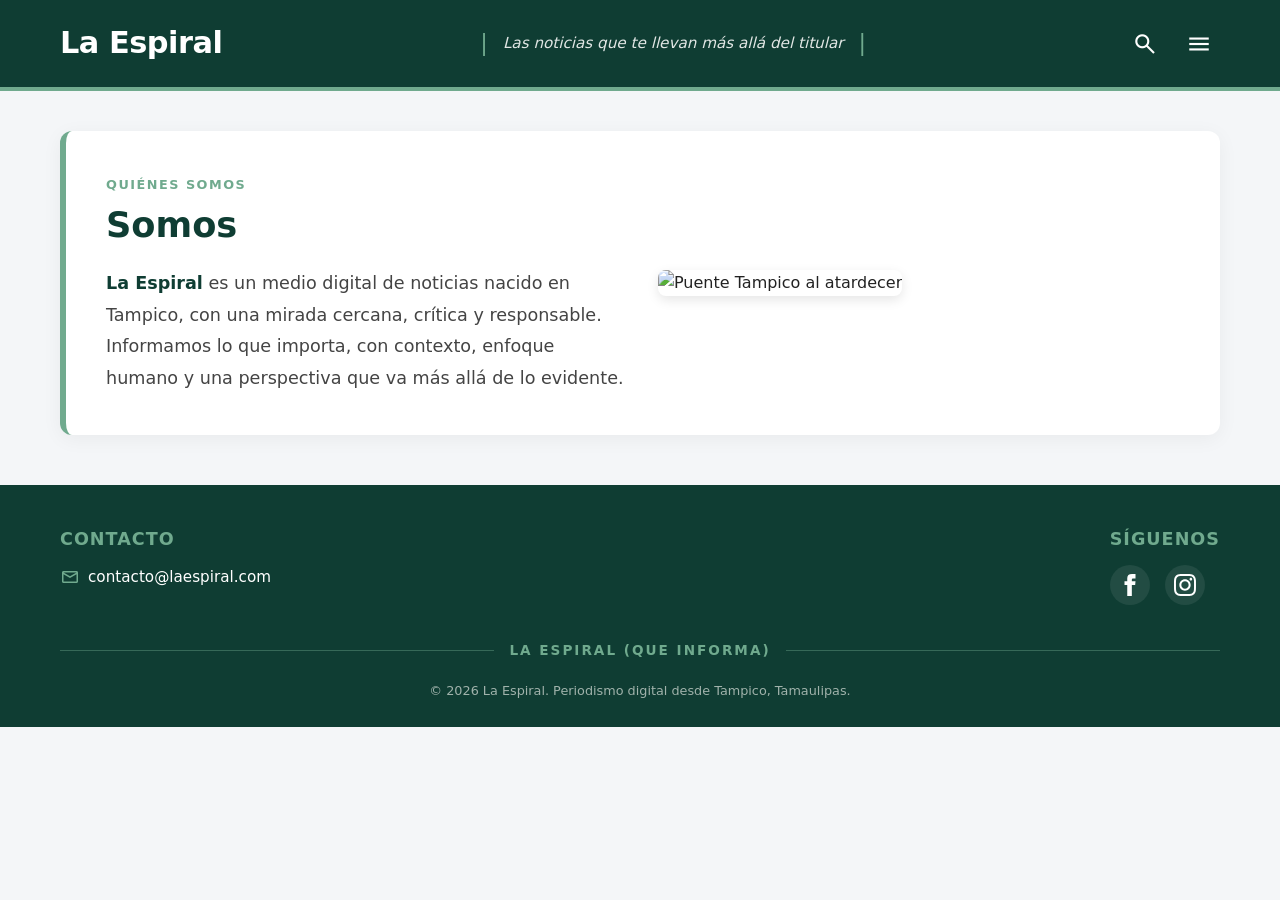
==== index.html @ bc564e80 "Include Google Fonts and clean up HTML Added Google Fonts Montserrat and updated HTML structure." ====
<!DOCTYPE html>
<html lang="es">
<head>
    <meta charset="UTF-8">
    <meta name="viewport" content="width=device-width, initial-scale=1.0">
    <title>La Espiral - Medio Digital de Noticias</title>
    
    <!-- Fuentes de Google: Montserrat -->
    <link rel="preconnect" href="https://fonts.googleapis.com">
    <link rel="preconnect" href="https://fonts.gstatic.com" crossorigin>
    <link href="https://fonts.googleapis.com/css2?family=Montserrat:wght@400;700;800&display=swap" rel="stylesheet">
    
    <!-- Iconos de Google Material Symbols -->
    <link rel="stylesheet" href="https://fonts.googleapis.com/css2?family=Material+Symbols+Outlined:opsz,wght,FILL,GRAD@24,400,0,0" />
    <link rel="stylesheet" href="styles.css">
</head>
<body>

    <!-- Encabezado Principal -->
    <header class="header-principal">
        <div class="contenedor header-contenido">
            
            <!-- Logo -->
            <div class="logo">
                <a href="#">La Espiral</a>
            </div>

            <!-- Slogan Central -->
            <div class="slogan-container">
                <span class="separador">|</span>
                <p class="slogan">Las noticias que te llevan más allá del titular</p>
                <span class="separador">|</span>
            </div>

            <!-- Iconos de Búsqueda y Menú -->
            <div class="header-acciones">
                <button class="btn-icono" aria-label="Buscar">
                    <span class="material-symbols-outlined">search</span>
                </button>
                <button class="btn-icono" aria-label="Menú">
                    <span class="material-symbols-outlined">menu</span>
                </button>
            </div>

        </div>
    </header>

    <!-- Contenido Principal -->
    <main class="contenedor principal">

        <!-- Sección "Somos" -->
        <section class="seccion-somos">
            <div class="somos-texto">
                <span class="subtitulo-seccion">QUIÉNES SOMOS</span>
                <h2>Somos</h2>
                <p>
                    <strong>La Espiral</strong> es un medio digital de noticias nacido en Tampico, con una mirada cercana, crítica y responsable. Informamos lo que importa, con contexto, enfoque humano y una perspectiva que va más allá de lo evidente.
                </p>
            </div>
            <div class="somos-imagen">
                <img src="https://images.unsplash.com/photo-1545558014-8692077e9b5c?auto=format&fit=crop&w=900&q=80" alt="Puente Tampico al atardecer">
            </div>
        </section>

    </main>

    <!-- Pie de Página -->
    <footer class="pie-pagina">
        <div class="contenedor">
            
            <!-- Bloque de Contacto y Redes -->
            <div class="footer-contenido">
                
                <div class="footer-contacto">
                    <h3>Contacto</h3>
                    <p>
                        <span class="material-symbols-outlined icono-contacto">mail</span>
                        <a href="mailto:contacto@laespiral.com">contacto@laespiral.com</a>
                    </p>
                </div>

                <div class="footer-redes">
                    <h3>Síguenos</h3>
                    <div class="redes-iconos">
                        <!-- Facebook -->
                        <a href="#" aria-label="Facebook" class="red-social">
                            <svg xmlns="http://www.w3.org/2000/svg" width="22" height="22" viewBox="0 0 24 24" fill="currentColor">
                                <path d="M9 8H6v4h3v12h5V12h3.642L18 8h-4V6.333C14 5.374 14.5 5 15.5 5H18V0h-3.808C10.592 0 9 1.583 9 4.615V8z"/>
                            </svg>
                        </a>
                        <!-- Instagram -->
                        <a href="#" aria-label="Instagram" class="red-social">
                            <svg xmlns="http://www.w3.org/2000/svg" width="22" height="22" viewBox="0 0 24 24" fill="currentColor">
                                <path d="M12 2.163c3.204 0 3.584.012 4.85.07 3.252.148 4.771 1.691 4.919 4.919.058 1.265.069 1.645.069 4.849 0 3.205-.012 3.584-.069 4.849-.149 3.225-1.664 4.771-4.919 4.919-1.266.058-1.644.07-4.85.07-3.204 0-3.584-.012-4.849-.07-3.26-.149-4.771-1.699-4.919-4.92-.058-1.265-.07-1.644-.07-4.849 0-3.204.013-3.583.07-4.849.149-3.227 1.664-4.771 4.919-4.919 1.266-.057 1.645-.069 4.849-.069zm0-2.163c-3.259 0-3.667.014-4.947.072-4.358.2-6.78 2.618-6.98 6.98-.059 1.281-.073 1.689-.073 4.948 0 3.259.014 3.668.072 4.948.2 4.358 2.618 6.78 6.98 6.98 1.281.058 1.689.072 4.948.072 3.259 0 3.668-.014 4.948-.072 4.354-.2 6.782-2.618 6.979-6.98.059-1.28.073-1.689.073-4.948 0-3.259-.014-3.667-.072-4.947-.196-4.354-2.617-6.78-6.979-6.98-1.281-.059-1.69-.073-4.949-.073zm0 5.838c-3.403 0-6.162 2.759-6.162 6.162s2.759 6.163 6.162 6.163 6.162-2.759 6.162-6.163c0-3.403-2.759-6.162-6.162-6.162zm0 10.162c-2.209 0-4-1.79-4-4 0-2.209 1.791-4 4-4s4 1.791 4 4c0 2.21-1.791 4-4 4zm6.406-11.845c-.796 0-1.441.645-1.441 1.44s.645 1.44 1.441 1.44c.795 0 1.439-.645 1.439-1.44s-.644-1.44-1.439-1.44z"/>
                            </svg>
                        </a>
                    </div>
                </div>

            </div>

            <!-- Divisor Firma -->
            <div class="divisor-firma">
                <span class="linea"></span>
                <span class="texto-firma">LA ESPIRAL (QUE INFORMA)</span>
                <span class="linea"></span>
            </div>

            <p class="copyright">&copy; 2026 La Espiral. Periodismo digital desde Tampico, Tamaulipas.</p>
        </div>
    </footer>

</body>
</html>
---- styles.css ----
/* ================= RESETEO Y ESTILOS GENERALES ================= */
* {
    margin: 0;
    padding: 0;
    box-sizing: border-box;
}

body {
    font-family: 'Segoe UI', system-ui, -apple-system, sans-serif;
    background-color: #f4f6f8;
    color: #222222;
    line-height: 1.6;
}

.contenedor {
    max-width: 1200px;
    margin: 0 auto;
    padding: 0 20px;
}

/* ================= ENCABEZADO ================= */
.header-principal {
    background-color: #0f3d33;
    
    /* Nota: Si tienes una imagen de fondo con espirales (ej. imagen_espiral.png), 
       descomenta las siguientes 3 líneas y pon el nombre de tu archivo */
    /* background-image: url('imagen_espiral.png'); */
    /* background-size: cover; */
    /* background-position: center; */
    
    color: #ffffff;
    padding: 1.2rem 0;
    border-bottom: 4px solid #70aa8e;
}

.header-contenido {
    display: flex;
    justify-content: space-between;
    align-items: center;
    gap: 20px;
}

/* Logo */
.logo a {
    font-size: 1.9rem;
    font-weight: 800;
    color: #ffffff;
    text-decoration: none;
    letter-spacing: -0.5px;
}

/* Slogan Central */
.slogan-container {
    display: flex;
    align-items: center;
    gap: 15px;
    text-align: center;
}

.separador {
    color: #70aa8e;
    font-size: 1.4rem;
    font-weight: 300;
}

.slogan {
    font-size: 0.95rem;
    color: #e0e6e4;
    font-style: italic;
    font-weight: 400;
}

/* Botones de Acción (Búsqueda y Menú) */
.header-acciones {
    display: flex;
    align-items: center;
    gap: 12px;
}

.btn-icono {
    background: transparent;
    border: none;
    color: #ffffff;
    cursor: pointer;
    padding: 8px;
    border-radius: 50%;
    display: flex;
    align-items: center;
    justify-content: center;
    transition: background-color 0.2s, color 0.2s;
}

.btn-icono:hover {
    background-color: rgba(255, 255, 255, 0.1);
    color: #70aa8e;
}

.material-symbols-outlined {
    font-size: 26px;
}

/* ================= CONTENIDO PRINCIPAL / SECCIÓN "SOMOS" ================= */
.principal {
    margin-top: 40px;
    margin-bottom: 50px;
}

.seccion-somos {
    background-color: #ffffff;
    border-radius: 12px;
    padding: 40px;
    display: flex;
    flex-direction: column;
    gap: 30px;
    align-items: center;
    box-shadow: 0 4px 20px rgba(0, 0, 0, 0.05);
    border-left: 6px solid #70aa8e;
}

@media (min-width: 768px) {
    .seccion-somos {
        flex-direction: row;
    }

    .somos-texto {
        flex: 1;
    }

    .somos-imagen {
        flex: 1;
    }
}

.subtitulo-seccion {
    font-size: 0.8rem;
    font-weight: 700;
    color: #70aa8e;
    letter-spacing: 1.5px;
}

.somos-texto h2 {
    font-size: 2.2rem;
    color: #0f3d33;
    margin-bottom: 15px;
}

.somos-texto p {
    font-size: 1.1rem;
    color: #444444;
    line-height: 1.8;
}

.somos-texto strong {
    color: #0f3d33;
}

.somos-imagen img {
    width: 100%;
    height: 320px;
    object-fit: cover;
    border-radius: 8px;
    box-shadow: 0 4px 12px rgba(0, 0, 0, 0.1);
}

/* ================= PIE DE PÁGINA ================= */
.pie-pagina {
    background-color: #0f3d33;
    color: #ffffff;
    padding: 40px 0 25px 0;
}

.footer-contenido {
    display: flex;
    justify-content: space-between;
    align-items: flex-start;
    flex-wrap: wrap;
    gap: 30px;
    margin-bottom: 35px;
}

.footer-contacto h3,
.footer-redes h3 {
    font-size: 1.1rem;
    color: #70aa8e;
    margin-bottom: 12px;
    text-transform: uppercase;
    letter-spacing: 1px;
}

.footer-contacto p {
    display: flex;
    align-items: center;
    gap: 8px;
    font-size: 0.95rem;
}

.icono-contacto {
    font-size: 20px;
    color: #70aa8e;
}

.footer-contacto a {
    color: #ffffff;
    text-decoration: none;
    transition: color 0.2s;
}

.footer-contacto a:hover {
    color: #70aa8e;
}

.redes-iconos {
    display: flex;
    gap: 15px;
}

.red-social {
    color: #ffffff;
    display: flex;
    align-items: center;
    justify-content: center;
    width: 40px;
    height: 40px;
    background-color: rgba(255, 255, 255, 0.08);
    border-radius: 50%;
    transition: background-color 0.3s, color 0.3s, transform 0.2s;
}

.red-social:hover {
    background-color: #70aa8e;
    color: #0f3d33;
    transform: translateY(-3px);
}

/* Divisor LA ESPIRAL (QUE INFORMA) */
.divisor-firma {
    display: flex;
    align-items: center;
    justify-content: center;
    gap: 15px;
    margin: 30px 0 20px 0;
}

.divisor-firma .linea {
    flex: 1;
    height: 1px;
    background-color: rgba(112, 170, 142, 0.4);
}

.texto-firma {
    color: #70aa8e;
    font-size: 0.85rem;
    font-weight: 700;
    letter-spacing: 2px;
    white-space: nowrap;
}

.copyright {
    text-align: center;
    font-size: 0.8rem;
    color: #a0b2ab;
}

/* Adaptabilidad a dispositivos móviles */
@media (max-width: 767px) {
    .header-contenido {
        flex-direction: column;
        text-align: center;
    }
    
    .slogan-container {
        margin: 10px 0;
    }

    .footer-contenido {
        flex-direction: column;
        text-align: center;
        align-items: center;
    }
    
    .footer-contacto p {
        justify-content: center;
    }
}
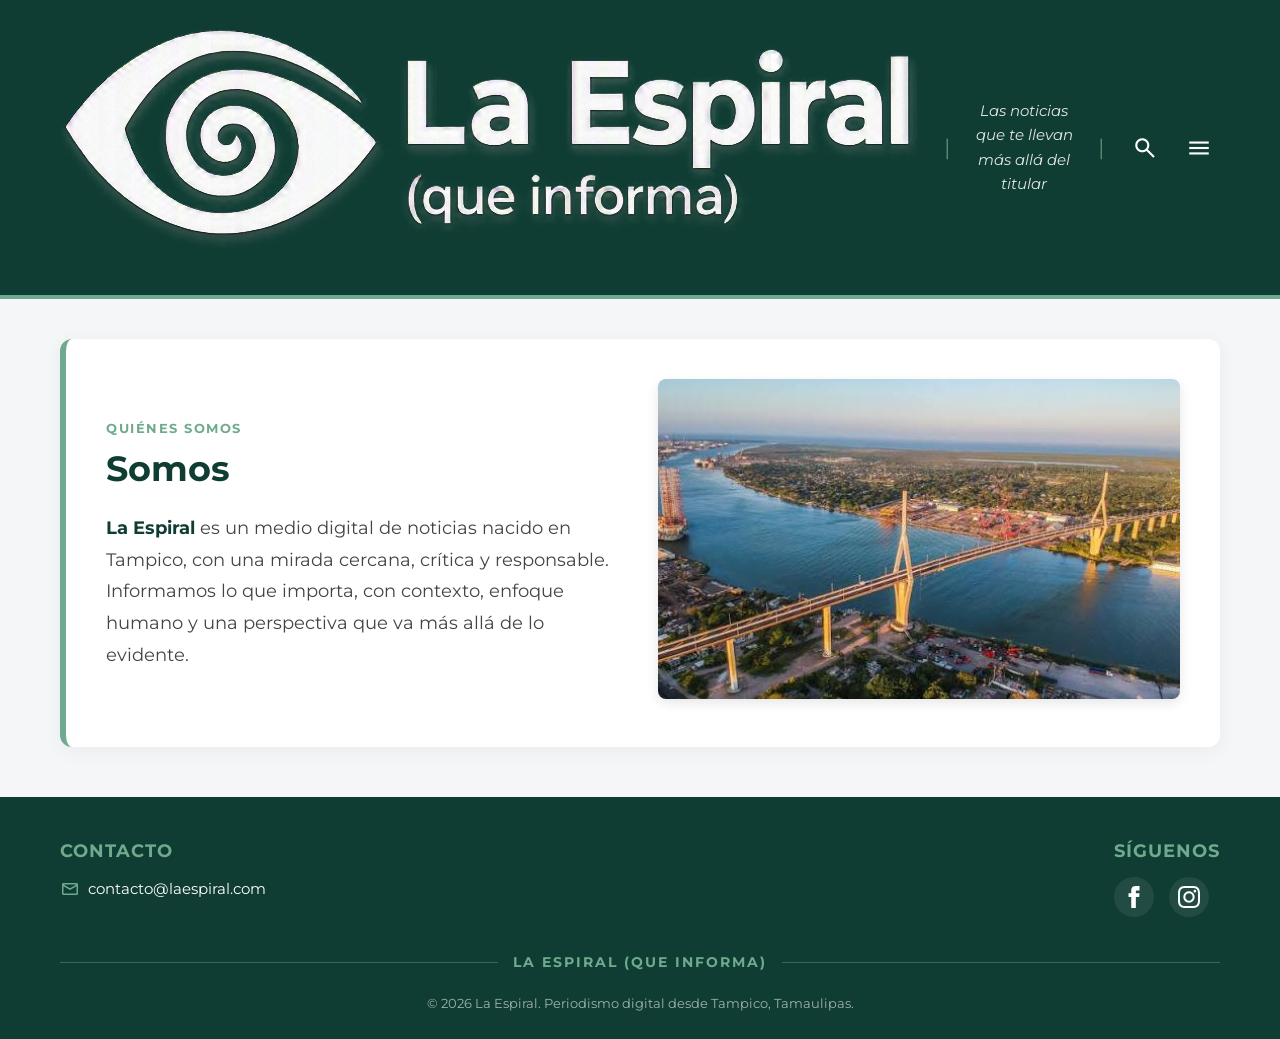
==== commit e6457b41: "Update index.html" ====
--- a/index.html
+++ b/index.html
@@ -19,10 +19,12 @@
     <!-- Encabezado Principal -->
     <header class="header-principal">
         <div class="contenedor header-contenido">
-            
-            <!-- Logo -->
+
+            <!-- Logo con imagen -->
             <div class="logo">
-                <a href="#">La Espiral</a>
+                <a href="#">
+                    <img src="logo.png" alt="Logo La Espiral">
+                </a>
             </div>
 
             <!-- Slogan Central -->
@@ -49,7 +51,7 @@
     <main class="contenedor principal">
 
         <!-- Sección "Somos" -->
-        <section class="seccion-somos">
+       <section class="seccion-somos">
             <div class="somos-texto">
                 <span class="subtitulo-seccion">QUIÉNES SOMOS</span>
                 <h2>Somos</h2>
@@ -58,7 +60,8 @@
                 </p>
             </div>
             <div class="somos-imagen">
-                <img src="https://images.unsplash.com/photo-1545558014-8692077e9b5c?auto=format&fit=crop&w=900&q=80" alt="Puente Tampico al atardecer">
+                <!-- Aquí ya está configurada tu imagen local -->
+                <img src="images.png" alt="Puente Tampico">
             </div>
         </section>
 
--- a/styles.css
+++ b/styles.css
@@ -6,7 +6,8 @@
 }
 
 body {
-    font-family: 'Segoe UI', system-ui, -apple-system, sans-serif;
+    /* Aquí aplicamos Montserrat como fuente principal */
+    font-family: 'Montserrat', sans-serif;
     background-color: #f4f6f8;
     color: #222222;
     line-height: 1.6;
@@ -21,13 +22,6 @@
 /* ================= ENCABEZADO ================= */
 .header-principal {
     background-color: #0f3d33;
-    
-    /* Nota: Si tienes una imagen de fondo con espirales (ej. imagen_espiral.png), 
-       descomenta las siguientes 3 líneas y pon el nombre de tu archivo */
-    /* background-image: url('imagen_espiral.png'); */
-    /* background-size: cover; */
-    /* background-position: center; */
-    
     color: #ffffff;
     padding: 1.2rem 0;
     border-bottom: 4px solid #70aa8e;
@@ -40,7 +34,7 @@
     gap: 20px;
 }
 
-/* Logo */
+/* Logo - Montserrat Extra Bold */
 .logo a {
     font-size: 1.9rem;
     font-weight: 800;
@@ -67,7 +61,7 @@
     font-size: 0.95rem;
     color: #e0e6e4;
     font-style: italic;
-    font-weight: 400;
+    font-weight: 400; /* Regular para contrastar y ser legible */
 }
 
 /* Botones de Acción (Búsqueda y Menú) */
@@ -131,6 +125,7 @@
     }
 }
 
+/* Montserrat Bold para subtítulo y título */
 .subtitulo-seccion {
     font-size: 0.8rem;
     font-weight: 700;
@@ -140,6 +135,7 @@
 
 .somos-texto h2 {
     font-size: 2.2rem;
+    font-weight: 700;
     color: #0f3d33;
     margin-bottom: 15px;
 }
@@ -151,6 +147,7 @@
 }
 
 .somos-texto strong {
+    font-weight: 700;
     color: #0f3d33;
 }
 
@@ -178,9 +175,11 @@
     margin-bottom: 35px;
 }
 
+/* Títulos del footer en Montserrat Bold */
 .footer-contacto h3,
 .footer-redes h3 {
     font-size: 1.1rem;
+    font-weight: 700;
     color: #70aa8e;
     margin-bottom: 12px;
     text-transform: uppercase;
@@ -232,7 +231,7 @@
     transform: translateY(-3px);
 }
 
-/* Divisor LA ESPIRAL (QUE INFORMA) */
+/* Divisor LA ESPIRAL (QUE INFORMA) en Montserrat Bold */
 .divisor-firma {
     display: flex;
     align-items: center;
@@ -249,6 +248,7 @@
 
 .texto-firma {
     color: #70aa8e;
+    font-family: 'Montserrat', sans-serif;
     font-size: 0.85rem;
     font-weight: 700;
     letter-spacing: 2px;
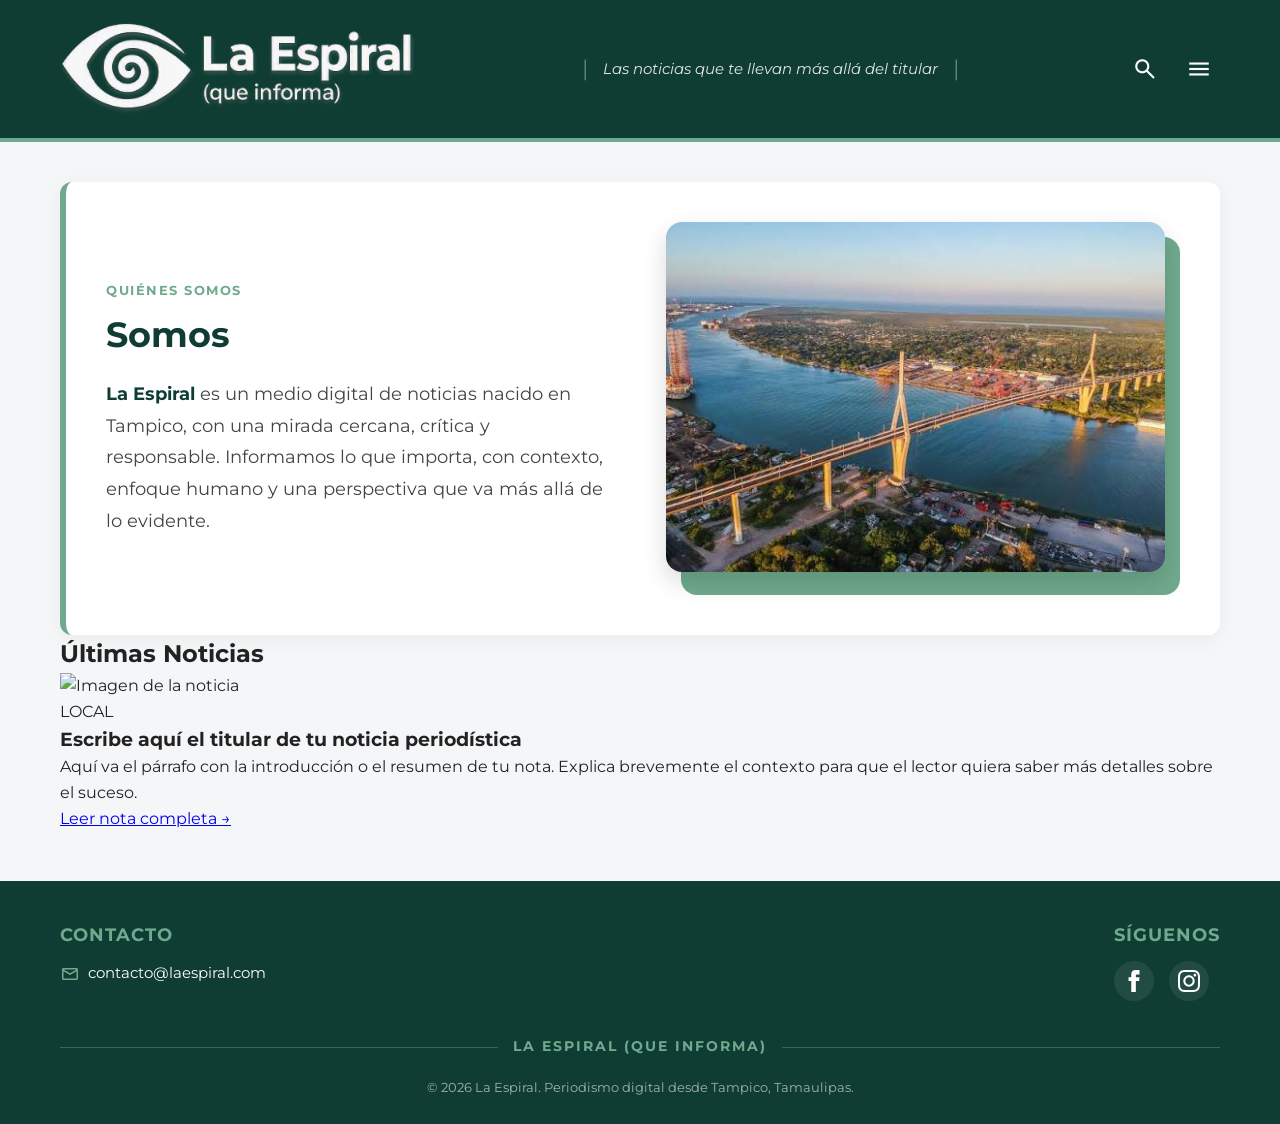
==== commit 203ad335: "Add news section with article template to index.html" ====
--- a/index.html
+++ b/index.html
@@ -16,10 +16,10 @@
 </head>
 <body>
 
-    <!-- Encabezado Principal -->
+    <!-- ================= ENCABEZADO PRINCIPAL ================= -->
     <header class="header-principal">
         <div class="contenedor header-contenido">
-
+            
             <!-- Logo con imagen -->
             <div class="logo">
                 <a href="#">
@@ -47,11 +47,11 @@
         </div>
     </header>
 
-    <!-- Contenido Principal -->
+    <!-- ================= CONTENIDO PRINCIPAL ================= -->
     <main class="contenedor principal">
 
         <!-- Sección "Somos" -->
-       <section class="seccion-somos">
+        <section class="seccion-somos">
             <div class="somos-texto">
                 <span class="subtitulo-seccion">QUIÉNES SOMOS</span>
                 <h2>Somos</h2>
@@ -60,14 +60,36 @@
                 </p>
             </div>
             <div class="somos-imagen">
-                <!-- Aquí ya está configurada tu imagen local -->
+                <!-- Imagen local del Puente Tampico -->
                 <img src="images.png" alt="Puente Tampico">
             </div>
         </section>
+        <!-- ================= SECCIÓN DE NOTICIAS ================= -->
+        <section class="seccion-noticias">
+            <h2 class="titulo-seccion">Últimas Noticias</h2>
+            
+            <div class="grid-noticias">
+                
+                <!-- Tarjeta de Noticia 1 -->
+                <article class="tarjeta-noticia">
+                    <!-- Cambia este enlace por tu propia imagen -->
+                    <img src="https://images.unsplash.com/photo-1585829365295-ab7cd400c167?auto=format&fit=crop&w=800&q=80" alt="Imagen de la noticia">
+                    
+                    <div class="contenido-noticia">
+                        <span class="categoria-noticia">LOCAL</span>
+                        <h3>Escribe aquí el titular de tu noticia periodística</h3>
+                        <p>Aquí va el párrafo con la introducción o el resumen de tu nota. Explica brevemente el contexto para que el lector quiera saber más detalles sobre el suceso.</p>
+                        <a href="#" class="btn-leer">Leer nota completa &rarr;</a>
+                    </div>
+                </article>
 
+                <!-- Si quieres más noticias, solo copia y pega el bloque <article> completo abajo de este -->
+
+            </div>
+        </section>
     </main>
 
-    <!-- Pie de Página -->
+    <!-- ================= PIE DE PÁGINA ================= -->
     <footer class="pie-pagina">
         <div class="contenedor">
             
--- a/styles.css
+++ b/styles.css
@@ -6,7 +6,7 @@
 }
 
 body {
-    /* Aquí aplicamos Montserrat como fuente principal */
+    /* Fuente principal Montserrat */
     font-family: 'Montserrat', sans-serif;
     background-color: #f4f6f8;
     color: #222222;
@@ -34,13 +34,17 @@
     gap: 20px;
 }
 
-/* Logo - Montserrat Extra Bold */
+/* Logo con imagen */
 .logo a {
-    font-size: 1.9rem;
-    font-weight: 800;
-    color: #ffffff;
+    display: flex;
+    align-items: center;
     text-decoration: none;
-    letter-spacing: -0.5px;
+}
+
+.logo img {
+    max-height: 100px; /* Altura del logo, cámbiala si lo necesitas más grande o chico */
+    width: auto;
+    object-fit: contain;
 }
 
 /* Slogan Central */
@@ -61,7 +65,7 @@
     font-size: 0.95rem;
     color: #e0e6e4;
     font-style: italic;
-    font-weight: 400; /* Regular para contrastar y ser legible */
+    font-weight: 400;
 }
 
 /* Botones de Acción (Búsqueda y Menú) */
@@ -105,7 +109,7 @@
     padding: 40px;
     display: flex;
     flex-direction: column;
-    gap: 30px;
+    gap: 40px;
     align-items: center;
     box-shadow: 0 4px 20px rgba(0, 0, 0, 0.05);
     border-left: 6px solid #70aa8e;
@@ -118,6 +122,7 @@
 
     .somos-texto {
         flex: 1;
+        padding-right: 20px;
     }
 
     .somos-imagen {
@@ -125,12 +130,14 @@
     }
 }
 
-/* Montserrat Bold para subtítulo y título */
+/* Textos de la sección Somos */
 .subtitulo-seccion {
     font-size: 0.8rem;
     font-weight: 700;
     color: #70aa8e;
     letter-spacing: 1.5px;
+    display: block;
+    margin-bottom: 5px;
 }
 
 .somos-texto h2 {
@@ -151,12 +158,48 @@
     color: #0f3d33;
 }
 
+/* ================= IMAGEN MODERNA (PUENTE TAMPICO) ================= */
+.somos-imagen {
+    position: relative;
+    padding-right: 15px; /* Espacio para el cuadro de fondo */
+    padding-bottom: 15px;
+    width: 100%;
+}
+
+/* Efecto de cuadro desfasado color menta detrás de la foto */
+.somos-imagen::before {
+    content: "";
+    position: absolute;
+    top: 15px;
+    left: 15px;
+    right: 0;
+    bottom: 0;
+    background-color: #70aa8e;
+    border-radius: 16px;
+    z-index: 0;
+    transition: transform 0.3s ease;
+}
+
+/* Estilo de la foto principal */
 .somos-imagen img {
+    position: relative;
+    z-index: 1;
     width: 100%;
-    height: 320px;
+    height: 350px;
     object-fit: cover;
-    border-radius: 8px;
-    box-shadow: 0 4px 12px rgba(0, 0, 0, 0.1);
+    border-radius: 16px;
+    box-shadow: 0 10px 25px rgba(0, 0, 0, 0.15);
+    transition: transform 0.3s ease, box-shadow 0.3s ease;
+}
+
+/* Efecto 3D al pasar el cursor (mouse) sobre la foto */
+.somos-imagen:hover img {
+    transform: translate(-6px, -6px);
+    box-shadow: 0 15px 35px rgba(0, 0, 0, 0.2);
+}
+
+.somos-imagen:hover::before {
+    transform: translate(4px, 4px);
 }
 
 /* ================= PIE DE PÁGINA ================= */
@@ -175,7 +218,6 @@
     margin-bottom: 35px;
 }
 
-/* Títulos del footer en Montserrat Bold */
 .footer-contacto h3,
 .footer-redes h3 {
     font-size: 1.1rem;
@@ -231,7 +273,7 @@
     transform: translateY(-3px);
 }
 
-/* Divisor LA ESPIRAL (QUE INFORMA) en Montserrat Bold */
+/* Divisor LA ESPIRAL (QUE INFORMA) */
 .divisor-firma {
     display: flex;
     align-items: center;
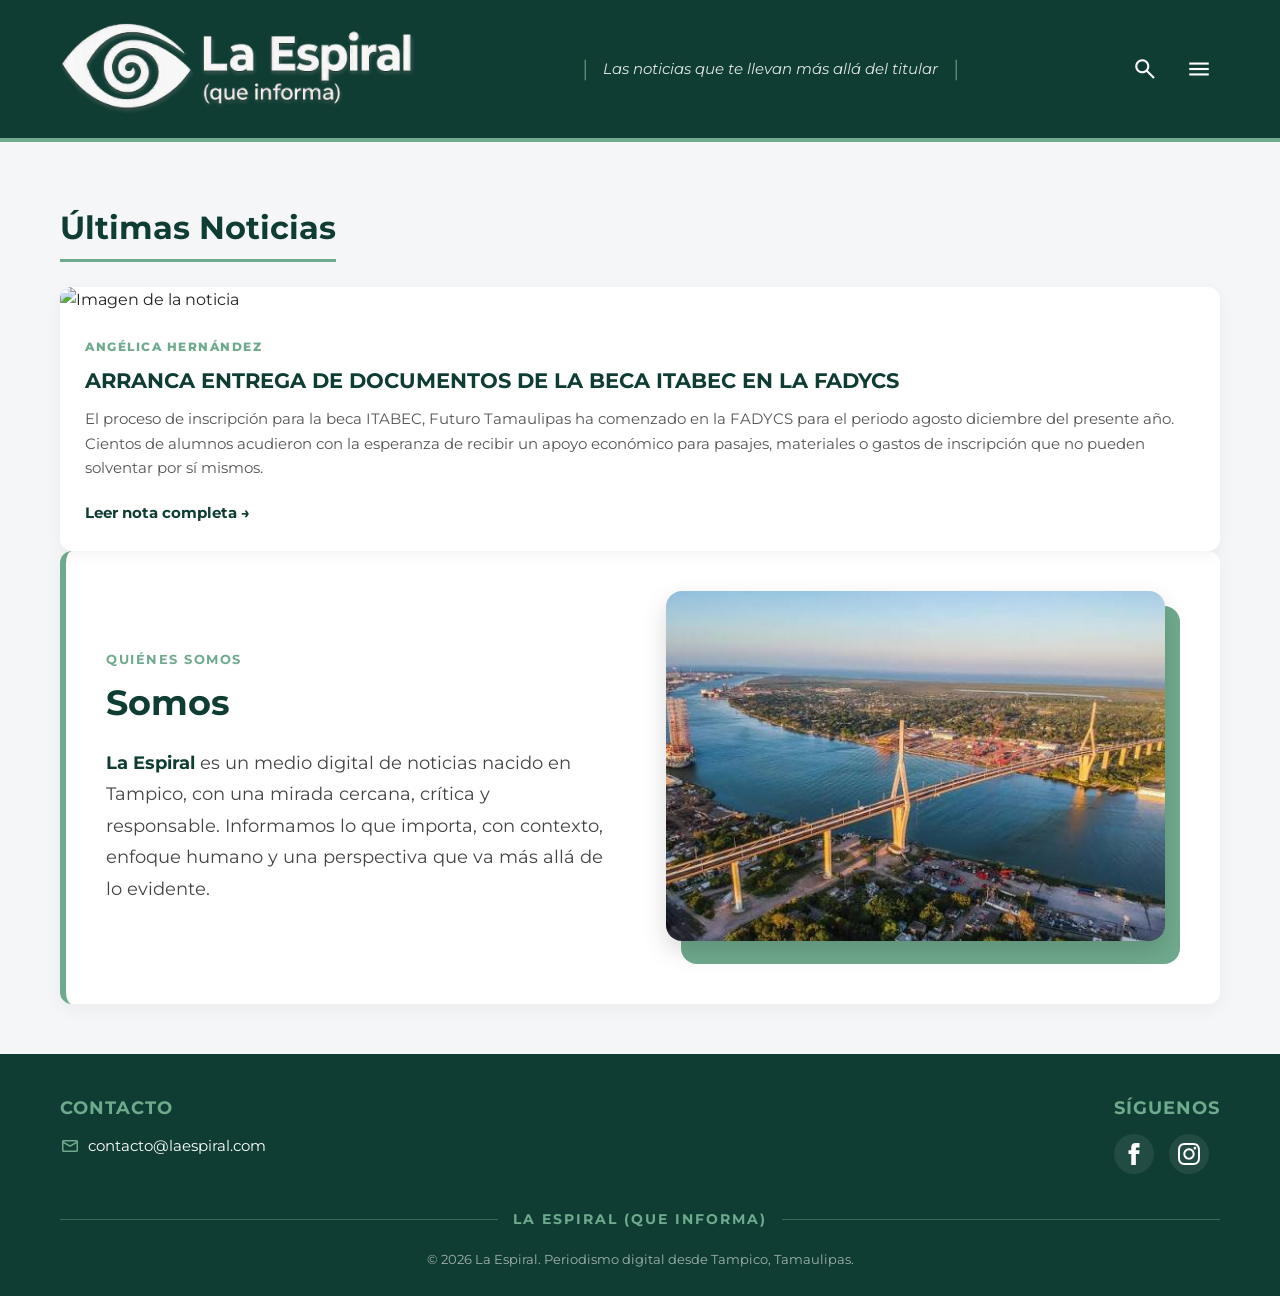
==== commit a1910cc8: "Reintroduce 'Somos' section in index.html Restored the 'Somos' section with updated content and imag" ====
--- a/index.html
+++ b/index.html
@@ -50,6 +50,30 @@
     <!-- ================= CONTENIDO PRINCIPAL ================= -->
     <main class="contenedor principal">
 
+        
+        <!-- ================= SECCIÓN DE NOTICIAS ================= -->
+        <section class="seccion-noticias">
+            <h2 class="titulo-seccion">Últimas Noticias</h2>
+            
+            <div class="grid-noticias">
+                
+                <!-- Tarjeta de Noticia 1 -->
+                <article class="tarjeta-noticia">
+                    <!-- Cambia este enlace por tu propia imagen -->
+                    <img src="https://images.unsplash.com/photo-1585829365295-ab7cd400c167?auto=format&fit=crop&w=800&q=80" alt="Imagen de la noticia">
+                    
+                    <div class="contenido-noticia">
+                        <span class="categoria-noticia">Angélica Hernández </span>
+                        <h3>ARRANCA ENTREGA DE DOCUMENTOS DE LA BECA ITABEC EN LA FADYCS</h3>
+                        <p>El proceso de inscripción para la beca ITABEC, Futuro Tamaulipas ha comenzado en la FADYCS para el periodo agosto diciembre del presente año. Cientos de alumnos acudieron con la esperanza de recibir un apoyo económico para pasajes, materiales o gastos de inscripción que no pueden solventar por sí mismos.</p>
+                        <a href="#" class="btn-leer">Leer nota completa &rarr;</a>
+                    </div>
+                </article>
+
+                <!-- Si quieres más noticias, solo copia y pega el bloque <article> completo abajo de este -->
+
+            </div>
+        </section>
         <!-- Sección "Somos" -->
         <section class="seccion-somos">
             <div class="somos-texto">
@@ -62,29 +86,6 @@
             <div class="somos-imagen">
                 <!-- Imagen local del Puente Tampico -->
                 <img src="images.png" alt="Puente Tampico">
-            </div>
-        </section>
-        <!-- ================= SECCIÓN DE NOTICIAS ================= -->
-        <section class="seccion-noticias">
-            <h2 class="titulo-seccion">Últimas Noticias</h2>
-            
-            <div class="grid-noticias">
-                
-                <!-- Tarjeta de Noticia 1 -->
-                <article class="tarjeta-noticia">
-                    <!-- Cambia este enlace por tu propia imagen -->
-                    <img src="https://images.unsplash.com/photo-1585829365295-ab7cd400c167?auto=format&fit=crop&w=800&q=80" alt="Imagen de la noticia">
-                    
-                    <div class="contenido-noticia">
-                        <span class="categoria-noticia">LOCAL</span>
-                        <h3>Escribe aquí el titular de tu noticia periodística</h3>
-                        <p>Aquí va el párrafo con la introducción o el resumen de tu nota. Explica brevemente el contexto para que el lector quiera saber más detalles sobre el suceso.</p>
-                        <a href="#" class="btn-leer">Leer nota completa &rarr;</a>
-                    </div>
-                </article>
-
-                <!-- Si quieres más noticias, solo copia y pega el bloque <article> completo abajo de este -->
-
             </div>
         </section>
     </main>
--- a/styles.css
+++ b/styles.css
@@ -324,3 +324,88 @@
         justify-content: center;
     }
 }
+
+/* ================= SECCIÓN DE NOTICIAS ================= */
+.seccion-noticias {
+    margin-top: 60px; /* Separación con el bloque de Somos */
+}
+
+.titulo-seccion {
+    font-size: 2rem;
+    color: #0f3d33;
+    margin-bottom: 25px;
+    font-weight: 700;
+    border-bottom: 3px solid #70aa8e; /* Subrayado verde menta */
+    display: inline-block;
+    padding-bottom: 5px;
+}
+
+/* Grilla para que las noticias se acomoden solas en pantalla */
+.grid-noticias {
+    display: grid;
+    grid-template-columns: repeat(auto-fit, minmax(300px, 1fr));
+    gap: 30px;
+}
+
+/* Diseño de la Tarjeta */
+.tarjeta-noticia {
+    background-color: #ffffff;
+    border-radius: 12px;
+    overflow: hidden;
+    box-shadow: 0 4px 15px rgba(0,0,0,0.05);
+    transition: transform 0.3s ease, box-shadow 0.3s ease;
+}
+
+/* Efecto al pasar el mouse */
+.tarjeta-noticia:hover {
+    transform: translateY(-6px);
+    box-shadow: 0 12px 25px rgba(0,0,0,0.12);
+}
+
+.tarjeta-noticia img {
+    width: 100%;
+    height: 220px;
+    object-fit: cover;
+}
+
+.contenido-noticia {
+    padding: 25px;
+}
+
+.categoria-noticia {
+    font-size: 0.75rem;
+    font-weight: 800;
+    color: #70aa8e;
+    text-transform: uppercase;
+    letter-spacing: 1.5px;
+    display: block;
+    margin-bottom: 10px;
+}
+
+.contenido-noticia h3 {
+    font-size: 1.3rem;
+    color: #0f3d33;
+    margin-bottom: 12px;
+    line-height: 1.4;
+    font-weight: 700;
+}
+
+.contenido-noticia p {
+    font-size: 0.95rem;
+    color: #555555;
+    margin-bottom: 20px;
+    line-height: 1.6;
+}
+
+.btn-leer {
+    display: inline-block;
+    color: #0f3d33;
+    font-weight: 700;
+    text-decoration: none;
+    font-size: 0.95rem;
+    transition: color 0.2s;
+}
+
+.btn-leer:hover {
+    color: #70aa8e;
+}
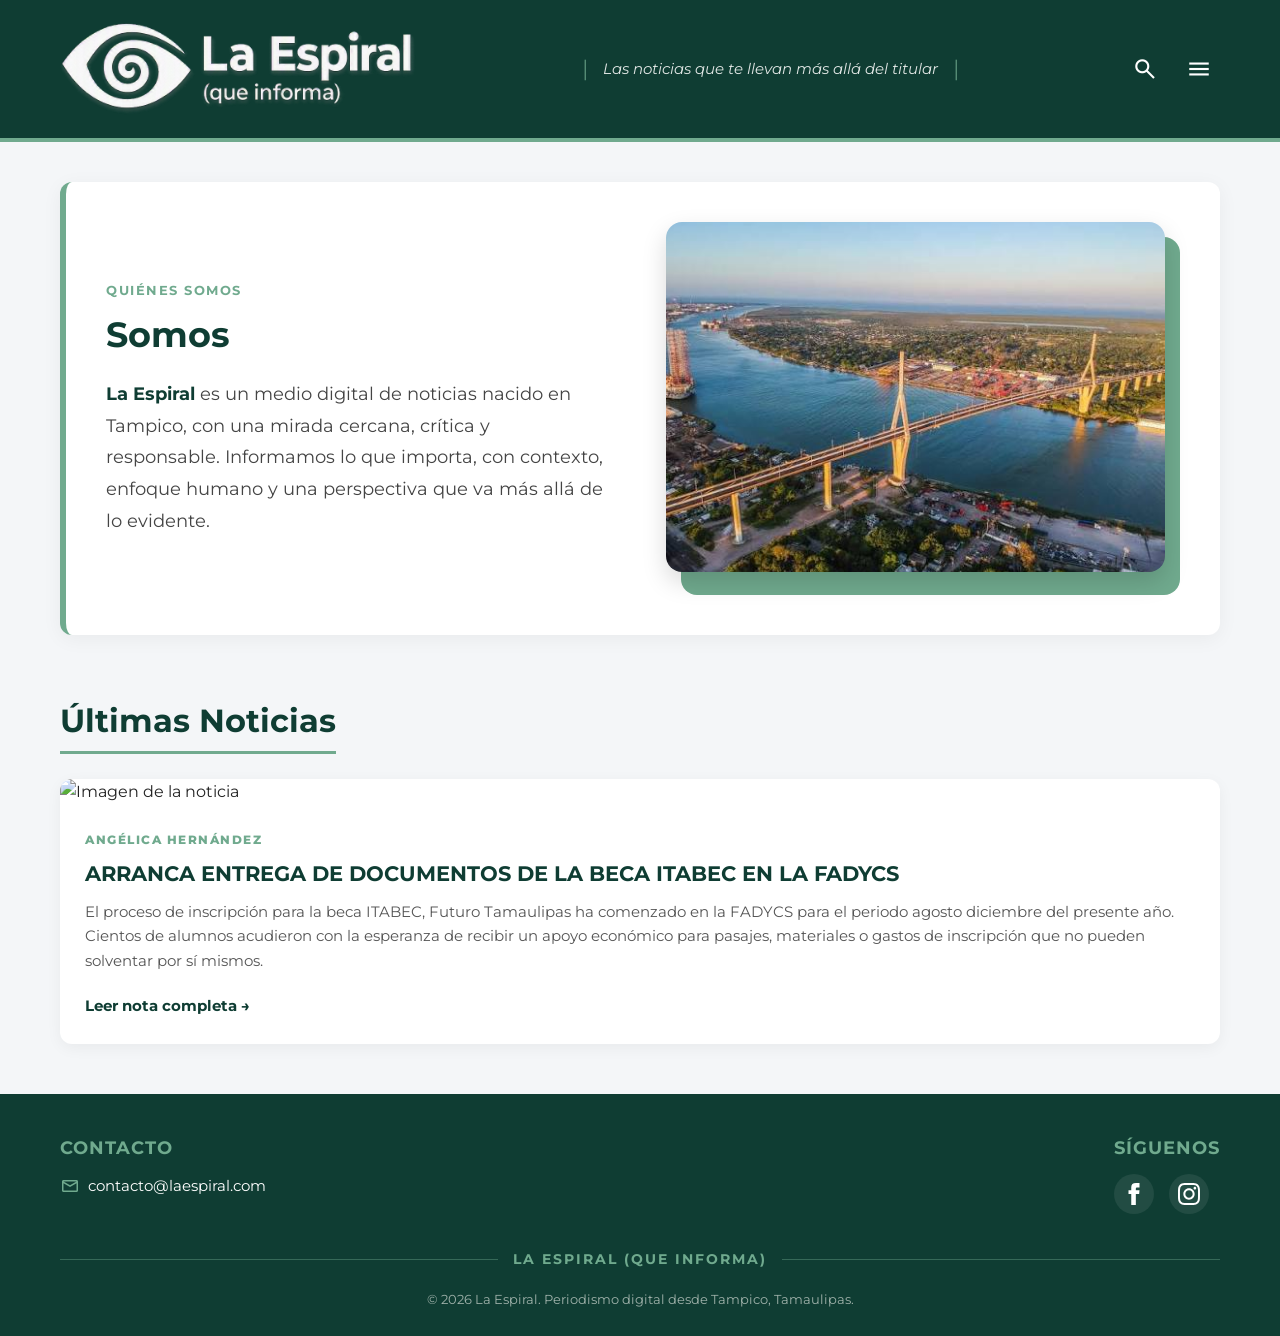
==== commit af5b4dba: "Modify logo size and add 'Somos' section Updated the logo size and added a new 'Somos' section with " ====
--- a/index.html
+++ b/index.html
@@ -20,10 +20,10 @@
     <header class="header-principal">
         <div class="contenedor header-contenido">
             
-            <!-- Logo con imagen -->
+            <!-- Logo con imagen (¡Ya con el tamaño corregido!) -->
             <div class="logo">
                 <a href="#">
-                    <img src="logo.png" alt="Logo La Espiral">
+                    <img src="logo.png" alt="Logo La Espiral" width="220">
                 </a>
             </div>
 
@@ -50,6 +50,20 @@
     <!-- ================= CONTENIDO PRINCIPAL ================= -->
     <main class="contenedor principal">
 
+        <!-- Sección "Somos" -->
+        <section class="seccion-somos">
+            <div class="somos-texto">
+                <span class="subtitulo-seccion">QUIÉNES SOMOS</span>
+                <h2>Somos</h2>
+                <p>
+                    <strong>La Espiral</strong> es un medio digital de noticias nacido en Tampico, con una mirada cercana, crítica y responsable. Informamos lo que importa, con contexto, enfoque humano y una perspectiva que va más allá de lo evidente.
+                </p>
+            </div>
+            <div class="somos-imagen">
+                <!-- Imagen local del Puente Tampico -->
+                <img src="images.png" alt="Puente Tampico">
+            </div>
+        </section>
         
         <!-- ================= SECCIÓN DE NOTICIAS ================= -->
         <section class="seccion-noticias">
@@ -66,7 +80,7 @@
                         <span class="categoria-noticia">Angélica Hernández </span>
                         <h3>ARRANCA ENTREGA DE DOCUMENTOS DE LA BECA ITABEC EN LA FADYCS</h3>
                         <p>El proceso de inscripción para la beca ITABEC, Futuro Tamaulipas ha comenzado en la FADYCS para el periodo agosto diciembre del presente año. Cientos de alumnos acudieron con la esperanza de recibir un apoyo económico para pasajes, materiales o gastos de inscripción que no pueden solventar por sí mismos.</p>
-                        <a href="#" class="btn-leer">Leer nota completa &rarr;</a>
+                        <a href="noticia1.html" class="btn-leer">Leer nota completa &rarr;</a>
                     </div>
                 </article>
 
@@ -74,20 +88,7 @@
 
             </div>
         </section>
-        <!-- Sección "Somos" -->
-        <section class="seccion-somos">
-            <div class="somos-texto">
-                <span class="subtitulo-seccion">QUIÉNES SOMOS</span>
-                <h2>Somos</h2>
-                <p>
-                    <strong>La Espiral</strong> es un medio digital de noticias nacido en Tampico, con una mirada cercana, crítica y responsable. Informamos lo que importa, con contexto, enfoque humano y una perspectiva que va más allá de lo evidente.
-                </p>
-            </div>
-            <div class="somos-imagen">
-                <!-- Imagen local del Puente Tampico -->
-                <img src="images.png" alt="Puente Tampico">
-            </div>
-        </section>
+
     </main>
 
     <!-- ================= PIE DE PÁGINA ================= -->
--- a/styles.css
+++ b/styles.css
@@ -405,7 +405,59 @@
     font-size: 0.95rem;
     transition: color 0.2s;
 }
-
+/* ================= PÁGINA DE NOTICIA COMPLETA ================= */
+.articulo-completo {
+    background: #ffffff;
+    padding: 40px;
+    border-radius: 12px;
+    box-shadow: 0 4px 15px rgba(0,0,0,0.05);
+    max-width: 900px;
+    margin: 0 auto; /* Esto centra la noticia en la pantalla */
+}
+
+.titulo-articulo {
+    font-size: 2.5rem;
+    color: #0f3d33;
+    margin: 15px 0;
+    line-height: 1.2;
+    font-weight: 800;
+}
+
+.meta-articulo {
+    font-size: 0.9rem;
+    color: #70aa8e;
+    margin-bottom: 25px;
+    font-weight: 600;
+}
+
+.img-articulo {
+    width: 100%;
+    height: auto;
+    max-height: 450px;
+    object-fit: cover;
+    border-radius: 8px;
+    margin-bottom: 30px;
+}
+
+.cuerpo-articulo p {
+    font-size: 1.15rem;
+    color: #333333;
+    margin-bottom: 20px;
+    line-height: 1.8;
+}
+
+.btn-regresar {
+    display: inline-block;
+    margin-top: 30px;
+    color: #70aa8e;
+    font-weight: 700;
+    text-decoration: none;
+    transition: color 0.2s;
+}
+
+.btn-regresar:hover {
+    color: #0f3d33;
+}
 .btn-leer:hover {
     color: #70aa8e;
 }
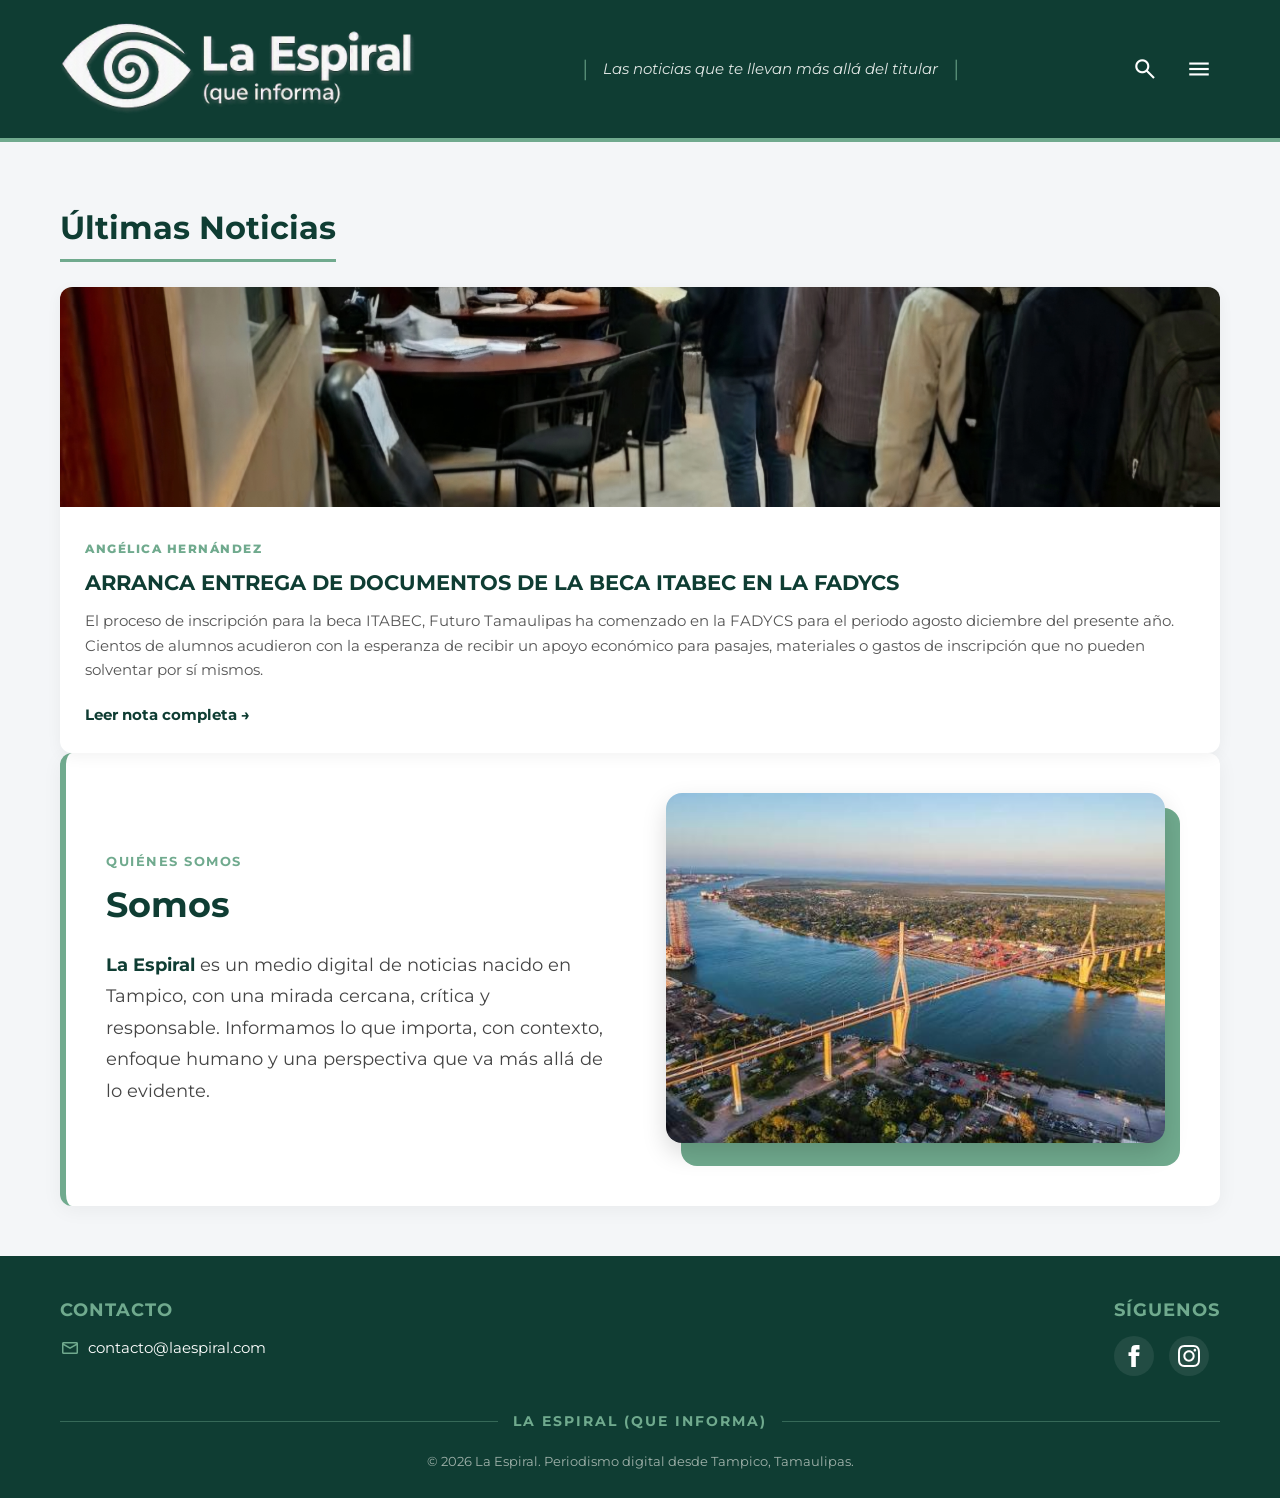
==== commit c254df47: "Update index.html" ====
--- a/index.html
+++ b/index.html
@@ -50,7 +50,32 @@
     <!-- ================= CONTENIDO PRINCIPAL ================= -->
     <main class="contenedor principal">
 
-        <!-- Sección "Somos" -->
+       
+        
+        <!-- ================= SECCIÓN DE NOTICIAS ================= -->
+        <section class="seccion-noticias">
+            <h2 class="titulo-seccion">Últimas Noticias</h2>
+            
+            <div class="grid-noticias">
+                
+                <!-- Tarjeta de Noticia 1 -->
+                <article class="tarjeta-noticia">
+                    <!-- Cambia este enlace por tu propia imagen -->
+                    <img src="becas.png" alt="Imagen de la noticia">
+                    
+                    <div class="contenido-noticia">
+                        <span class="categoria-noticia">Angélica Hernández </span>
+                        <h3>ARRANCA ENTREGA DE DOCUMENTOS DE LA BECA ITABEC EN LA FADYCS</h3>
+                        <p>El proceso de inscripción para la beca ITABEC, Futuro Tamaulipas ha comenzado en la FADYCS para el periodo agosto diciembre del presente año. Cientos de alumnos acudieron con la esperanza de recibir un apoyo económico para pasajes, materiales o gastos de inscripción que no pueden solventar por sí mismos.</p>
+                        <a href="noticia1.html" class="btn-leer">Leer nota completa &rarr;</a>
+                    </div>
+                </article>
+
+                <!-- Si quieres más noticias, solo copia y pega el bloque <article> completo abajo de este -->
+
+            </div>
+        </section>
+         <!-- Sección "Somos" -->
         <section class="seccion-somos">
             <div class="somos-texto">
                 <span class="subtitulo-seccion">QUIÉNES SOMOS</span>
@@ -64,31 +89,6 @@
                 <img src="images.png" alt="Puente Tampico">
             </div>
         </section>
-        
-        <!-- ================= SECCIÓN DE NOTICIAS ================= -->
-        <section class="seccion-noticias">
-            <h2 class="titulo-seccion">Últimas Noticias</h2>
-            
-            <div class="grid-noticias">
-                
-                <!-- Tarjeta de Noticia 1 -->
-                <article class="tarjeta-noticia">
-                    <!-- Cambia este enlace por tu propia imagen -->
-                    <img src="https://images.unsplash.com/photo-1585829365295-ab7cd400c167?auto=format&fit=crop&w=800&q=80" alt="Imagen de la noticia">
-                    
-                    <div class="contenido-noticia">
-                        <span class="categoria-noticia">Angélica Hernández </span>
-                        <h3>ARRANCA ENTREGA DE DOCUMENTOS DE LA BECA ITABEC EN LA FADYCS</h3>
-                        <p>El proceso de inscripción para la beca ITABEC, Futuro Tamaulipas ha comenzado en la FADYCS para el periodo agosto diciembre del presente año. Cientos de alumnos acudieron con la esperanza de recibir un apoyo económico para pasajes, materiales o gastos de inscripción que no pueden solventar por sí mismos.</p>
-                        <a href="noticia1.html" class="btn-leer">Leer nota completa &rarr;</a>
-                    </div>
-                </article>
-
-                <!-- Si quieres más noticias, solo copia y pega el bloque <article> completo abajo de este -->
-
-            </div>
-        </section>
-
     </main>
 
     <!-- ================= PIE DE PÁGINA ================= -->
